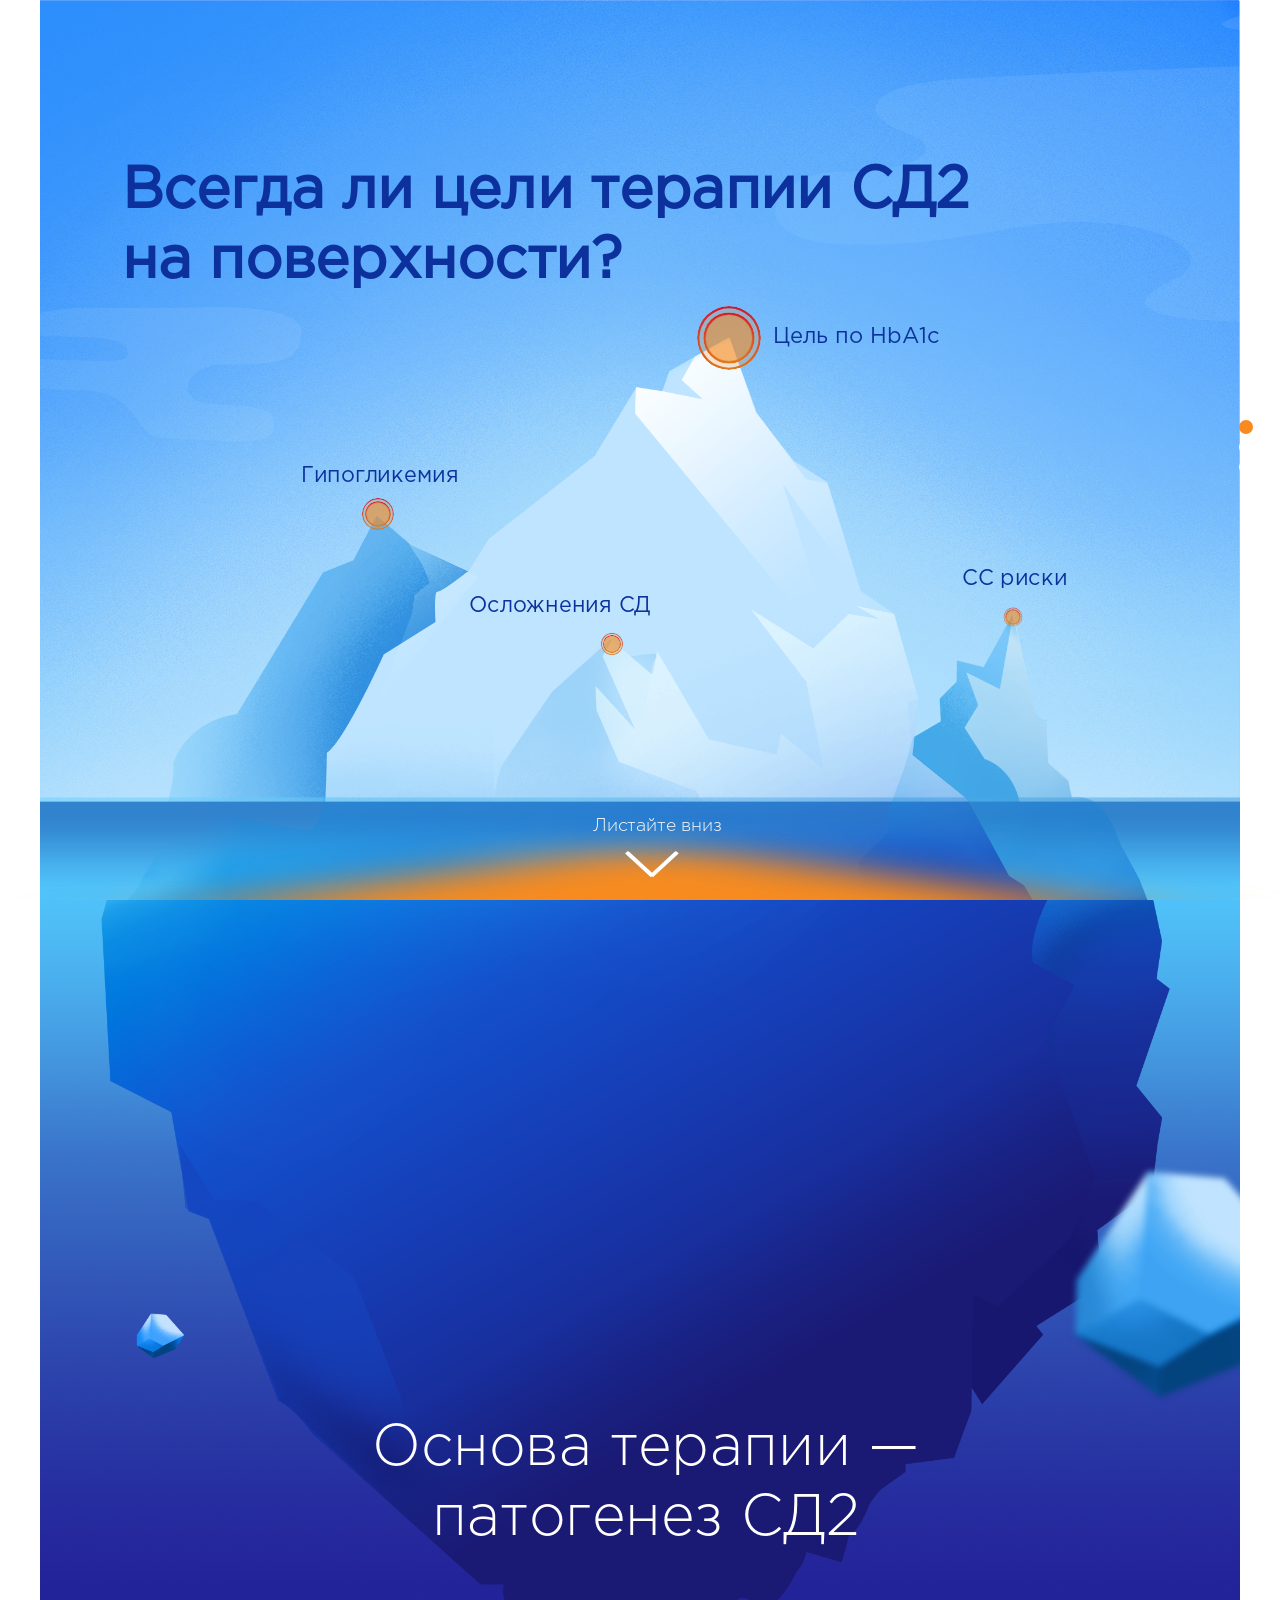
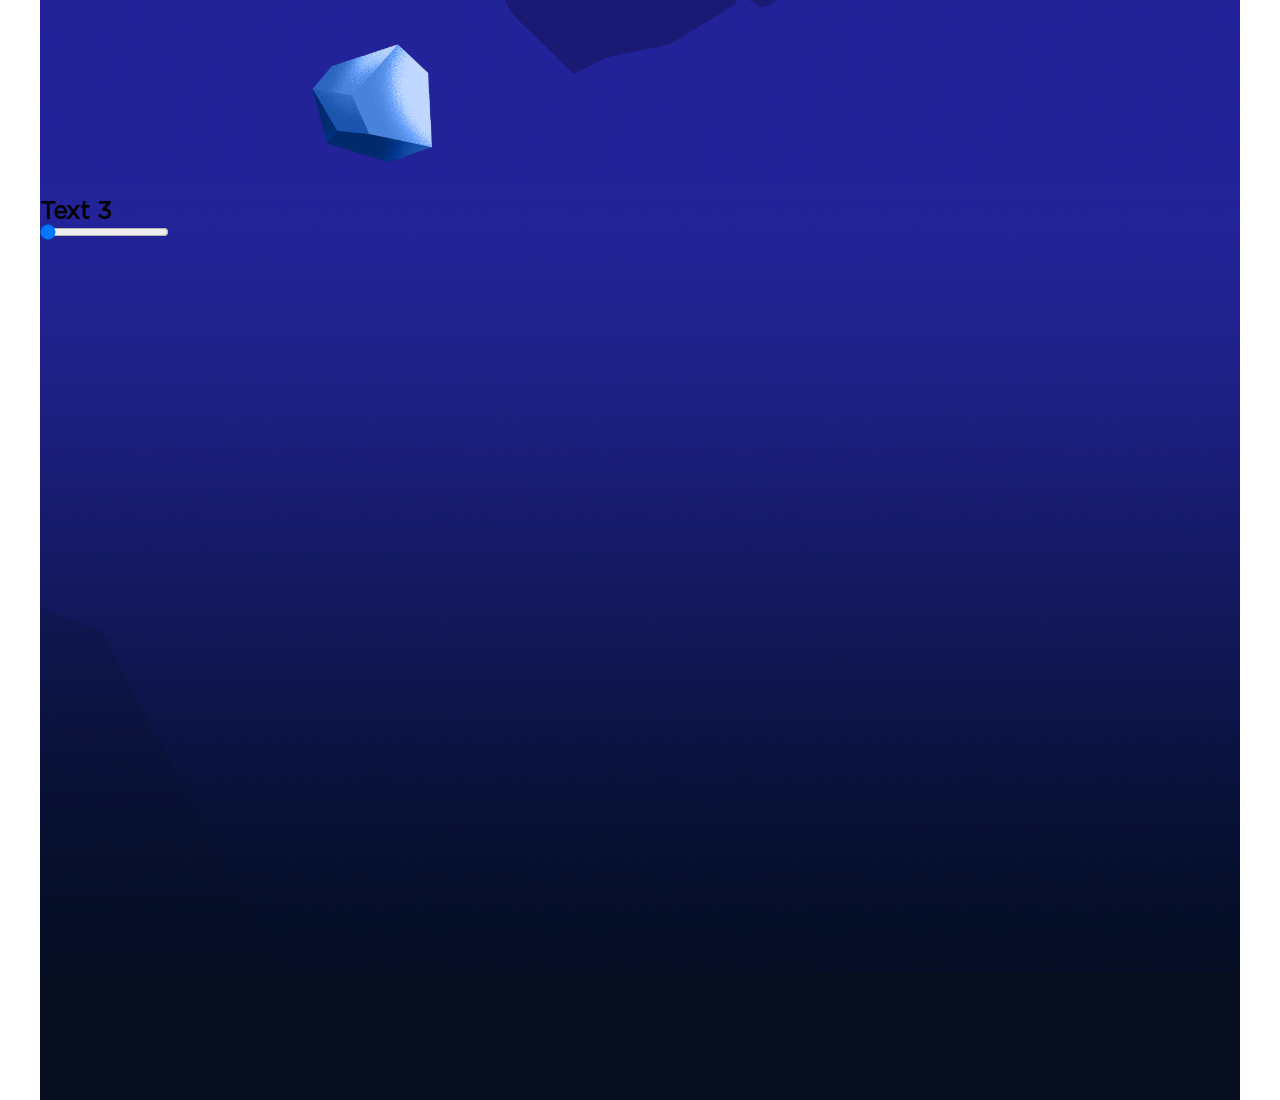
==== index.html @ d6ebf19e "Inital commit" ====
<html>
    <head>
        <meta charset="UTF-8">
        <meta name="viewport" content="width=device-width, initial-scale=1, maximum-scale=1, user-scalable=no">
        <title>Onpoint slides demo</title>
        <link rel="stylesheet" type="text/css" href="app/css/gotham-pro/GothamPro.css">
        <link rel="stylesheet" type="text/css" href="app/css/app.css">
        <script type="text/javascript" src="app/js/app.js"></script>
    </head>
    <body>                                         
        <div class="container">
            <section class="section-paralax">
                <img class="section-background" src="app/img/slide_1_bg.png">
                <div class="section-paralax-front">
                    <div class="section-paralax-inner">
                        <h1 class="h1-slide-1">Всегда ли цели терапии СД2<br>на поверхности?</h1>
                        <div id="point-item-outer-1" class="point-item-outer point-item-outer-left-text">
                            <div class="point-item-inner">
                                <div class="point-item-circle">
                                    <div class="point-item-circle-inner"></div>
                                    <div class="point-item-circle-inner point-item-circle-inner-delay-1"></div>
                                    <div class="point-item-circle-inner point-item-circle-inner-delay-2"></div>
                                </div>
                                <span>Цель по HbA1c</span>
                            </div>
                        </div>
                        <div id="point-item-outer-2" class="point-item-outer point-item-outer-center-text">
                            <div class="point-item-inner">
                                <div class="point-item-circle">
                                    <div class="point-item-circle-inner"></div>
                                    <div class="point-item-circle-inner point-item-circle-inner-delay-1"></div>
                                    <div class="point-item-circle-inner point-item-circle-inner-delay-2"></div>
                                </div>
                                <span>Гипогликемия</span>
                            </div>
                        </div>
                        <div id="point-item-outer-3" class="point-item-outer point-item-outer-center-text">
                            <div class="point-item-inner">
                                <div class="point-item-circle">
                                    <div class="point-item-circle-inner"></div>
                                    <div class="point-item-circle-inner point-item-circle-inner-delay-1"></div>
                                    <div class="point-item-circle-inner point-item-circle-inner-delay-2"></div>
                                </div>
                                <span>Осложнения СД</span>
                            </div>
                        </div>
                        <div id="point-item-outer-4" class="point-item-outer point-item-outer-center-text">
                            <div class="point-item-inner">
                                <div class="point-item-circle">
                                    <div class="point-item-circle-inner"></div>
                                    <div class="point-item-circle-inner point-item-circle-inner-delay-1"></div>
                                    <div class="point-item-circle-inner point-item-circle-inner-delay-2"></div>
                                </div>
                                <span>СС риски</span>
                            </div>
                        </div>
                    </div>
                </div>
            </section>
            <section>
                <img class="section-background" src="app/img/slide_2_bg.png">
                <div class="section-paralax-front">
                    <div class="section-paralax-inner">
                        <img class="section-background" src="app/img/slide_2_ice.png">
                        <h1 class="h1-slide-2">Основа терапии — <br>патогенез СД2</h1>
                    </div>
                </div>
            </section>
            <section>
                <img class="section-background" src="app/img/slide_3_bg.png">
                <h1>Text 3</h1>
                <!-- Заменить input на div с плюшками ручного ввода -->
                <input type="range" min="50" max="10000" step="50" value="30" class="b-balance-tariff-custom-slider" id="b-balance-tariff-custom-slider" style="background-size: 44.8744% 100%;">
            </section>
        </div>
        <div id="notifier-scroll-down">
            <span>Листайте вниз</span>
            <div class="notifier-scroll-down-arrow"></div>
            <div class="notifier-scroll-down-gradient">
                <div class="notifier-scroll-down-gradient-inner"></div>
            </div>
        </div>
        <ul class="paging">
        </div>
    </body>
</html>
---- app/css/gotham-pro/GothamPro.css ----
/* #### Generated By: http://www.cufonfonts.com #### */

@font-face {
font-family: 'Gotham Pro';
font-style: normal;
font-weight: normal;
src: local('Gotham Pro'), url('GothaProReg.woff') format('woff');
}


@font-face {
font-family: 'Gotham Pro Black';
font-style: normal;
font-weight: normal;
src: local('Gotham Pro Black'), url('GothaProBla.woff') format('woff');
}


@font-face {
font-family: 'Gotham Pro Light';
font-style: normal;
font-weight: normal;
src: local('Gotham Pro Light'), url('GothaProLig.woff') format('woff');
}


@font-face {
font-family: 'Gotham Pro Medium';
font-style: normal;
font-weight: normal;
src: local('Gotham Pro Medium'), url('GothaProMed.woff') format('woff');
}


@font-face {
font-family: 'Gotham Pro Light Italic';
font-style: normal;
font-weight: normal;
src: local('Gotham Pro Light Italic'), url('GothaProLigIta.woff') format('woff');
}


@font-face {
font-family: 'Gotham Pro Bold';
font-style: normal;
font-weight: normal;
src: local('Gotham Pro Bold'), url('GothaProBol.woff') format('woff');
}


@font-face {
font-family: 'GothamPro-MediumItalic';
font-style: normal;
font-weight: normal;
src: local('GothamPro-MediumItalic'), url('GothamProMediumItalic.woff') format('woff');
}
---- app/css/app.css ----
* {
    padding: 0;
    margin: 0;
    font-family: "Gotham Pro";
}

.invisible {
    display: none;
}

h1.h1-slide-1 {
    font-size: 6.51vh;
    color: rgb(13, 49, 156);
    line-height: 1.2;
    text-align: left;
    margin-top: 17.32vh;
    margin-left: 9.11vh;
    transform-origin: top left;
    transform: scaleX(0.98);
}

h1.h1-slide-2 {
    font-size: 6.51vh;
    font-family: 'Gotham Pro Light';
    font-weight: normal;
    color: #fff;
    line-height: 1.2;
    text-align: center;
    margin-top: 32vh;;
    transform-origin: top left;
    transform: translateX(2vh) scaleX(0.98);
}

body {
    overflow: hidden;
    width: 100vw;
    height: 100vh;
}

.container {
    display: flex;
    align-items: center;
    flex-direction: column;
    overflow: hidden;
    --total: 1;
    width: 100%;
    height: calc(var(--total)*100vh);
    transform: translateY(calc(var(--offset, 0px) + var(--index, 0)*-100vh));
}

section,
subsection {
    position: relative;
    width: 133.33vh;
    margin: 0 auto;
    height: 100vh;
    user-select: none;
    pointer-events: none;
    overflow: hidden;
}

.section-paralax-front {
    position: absolute;
    width: 100%;
    height: 100%;
    overflow: hidden;
    transform: translateY(calc((var(--offset, 0px) + var(--index, 0)*-100vh + var(--s-index,0)*100vh)*0.25));
}

.animating .section-paralax-front {
    transition: transform 0.35s ease-out;
}

.section-paralax-inner {
    position: relative;
    width: 100%;
    height: 100%;
    overflow: hidden;
}

.animating {
    transition: transform 0.35s ease-out;
}

ul.paging {
    position: fixed;
    width: 14px;
    right: 27px;
    top: 50%;
    color: transparent;
    font-size: 0px;
    list-style-type: none;
    transform: translateY(-50%) translateY(-3px);
}

ul.paging > li {
    display: block;
    margin: 6px 0;
    width: 14px;
    height: 14px;
    border-radius: 50%;
    transition: background-color 0.35s ease-in-out;
}

.page-indicator {
    background-color: #fff;
}

.page-indicator-active {
    background-color: #f78b1f;
}

.section-background {
    position: absolute;
    left: 0;
    top: calc(var(--offset, 0px) * 1);
    top: 0;
    z-index: -1;
    width: 100%;
    height: 100%;
}

.point-item-outer {
    display: block;
    position: absolute;
    height: 7.1vh;
}

.point-item-inner {
    position: relative;
}

.point-item-inner span {
    color: #0d319c;
}

.point-item-outer-left-text span {
    position: static;
    font-size: 2.45vh;
    margin: 2.3vh 1.3vh;
    display: inline-block;
    transform-origin: top left;
    transform: scaleX(1.0);
}

.point-item-outer-center-text span {
    position: absolute;
    font-size: 2.45vh;
    left: 50%;
    transform-origin: top left;
    white-space: nowrap;
    transform: scaleX(0.98) translateX(-50%) translateX(0.2vh) translateY(-1.8vh);
}

.point-item-circle {
    position: relative;
    float: left;
    width: 7.1vh;
    height: 7.1vh;
    background-color: rgba(247,139,31,0.22);
    border-radius: 50%;
    overflow: hidden;
}

.point-item-circle::before,
.point-item-circle-inner::before {
    content: '';
    display: block;
    position: absolute;
    width: 100%;
    height: 100%;
    background: linear-gradient(to bottom, #cf1437, #de791b);
    -webkit-mask: url(../img/circle.svg);
    mask: url(../img/circle.svg);
    -webkit-mask-type: alpha;
    mask-type: alpha;
    -webkit-mask-size: cover;
    mask-size: cover;
    transform-origin: center center;
    border-radius: 50%;
}

.point-item-circle-inner {
    position: absolute;
    top: 0;
    width: 100%;
    height: 100%;
    background-color: rgba(247,139,31,0.22);
    border-radius: 50%;
    transform-origin: center center;
    transform: scale(0.8, 0.8);
    animation-name: point-item-circle-inner-anim;
    animation-duration: 2.0s;
    animation-timing-function: linear;
    animation-iteration-count: infinite;
    overflow: hidden;
}

.point-item-circle-inner-delay-1 {
    animation-delay: 0.66s;
}

.point-item-circle-inner-delay-2 {
    animation-delay: 1.33s;
}

@keyframes point-item-circle-inner-anim {
    0% {
        transform: scale(0.0, 0.0);
        background-color: rgba(226,122,28,0.8);
        box-shadow: inset 0 0 1vh 2vh #cf1437;
    }

    50% {
        transform: scale(0.4, 0.4);
        background-color: rgba(235,112,38,0.49);
        box-shadow: inset 0 0 1vh 2vh transparent;
    }
    75% {
        transform: scale(0.8, 0.8)
    }
    100% {
        background-color: transparent;
        transform: scale(1.1, 1.0);
    }
}

#point-item-outer-1 {
    top: 34vh;
    left: 73vh;
}

#point-item-outer-2 {
    top: 53.5vh;
    left: 34vh;
}

#point-item-outer-2 .point-item-circle {
    transform: scale(0.5, 0.5);
}

#point-item-outer-3 {
    top: 68vh;
    left: 60vh;
}

#point-item-outer-3 span {
    margin-left: -6vh;
}

#point-item-outer-3 .point-item-circle {
    transform: scale(0.35, 0.35);
}

#point-item-outer-4 {
    top: 65vh;
    left: 104.6vh;
}

#point-item-outer-4 .point-item-circle {
    transform: scale(0.3, 0.3);
}

#notifier-scroll-down {
    position: fixed;
    bottom: 0;
    left: 0;
    right: 0;
    height: 10vh;
    text-align: center;
    overflow: hidden;
    transition: opacity 0.35s ease-in-out;
}

#notifier-scroll-down span {
    display: inline-block;
    margin-top: 0.85vh;
    font-family: "Gotham Pro Light";
    transform-origin: top left;
    transform: translateX(2vh) scale(0.98,0.98);
    color: #fff;
    font-size: 2vh;
}

.notifier-scroll-down-arrow {
    display: block;
    position: relative;
    width: 3.9vh;
    height: 3.9vh;
    margin: auto;
    transform: translateX(2vh);
    z-index: 1;
}

.notifier-scroll-down-arrow::before,
.notifier-scroll-down-arrow::after {
    content: '';
    display: block;
    position: absolute;
    width: 100%;
    height: 10%;
    background-color: #fff;
    transform: translate(-2vh, 3vh) rotateZ(42.5deg);
    border-radius: 0.195vh 0.195vh 0 0;
}

.notifier-scroll-down-arrow::after {
    transform: translate(0.75vh, 3vh) rotateZ(-42.5deg);
}

.notifier-scroll-down-gradient {
    display: block;
    position: relative;
    width: 90vh;
    height: 90vh;
    margin: auto;
    transform: translateX(2vh) translateY(4vh) translateY(-50%) scale(0.8, 0.11);
}

.notifier-scroll-down-gradient-inner {
    display: block;
    position: relative;
    width: 100%;
    height: 100%;
    transform: rotateZ(45deg);
    background-color: #f78b1f;
    filter: blur(12vh);
}

/*
@media (orientation: portrait) {
    .container {
        height: calc(var(--total)*75vw);
        transform: translateY(calc(var(--offset, 0px) + var(--index, 0)*-75vw));
    }

    section,
    subsection {
        width: 100%;
        height: 75vw;
    }

    h1.h1-first-slide {
        font-size: 4.883vw;
        margin-top: 13.1vw;
        margin-left: 6.8325vw;
        transform: scaleX(0.98);
    }
}
*/
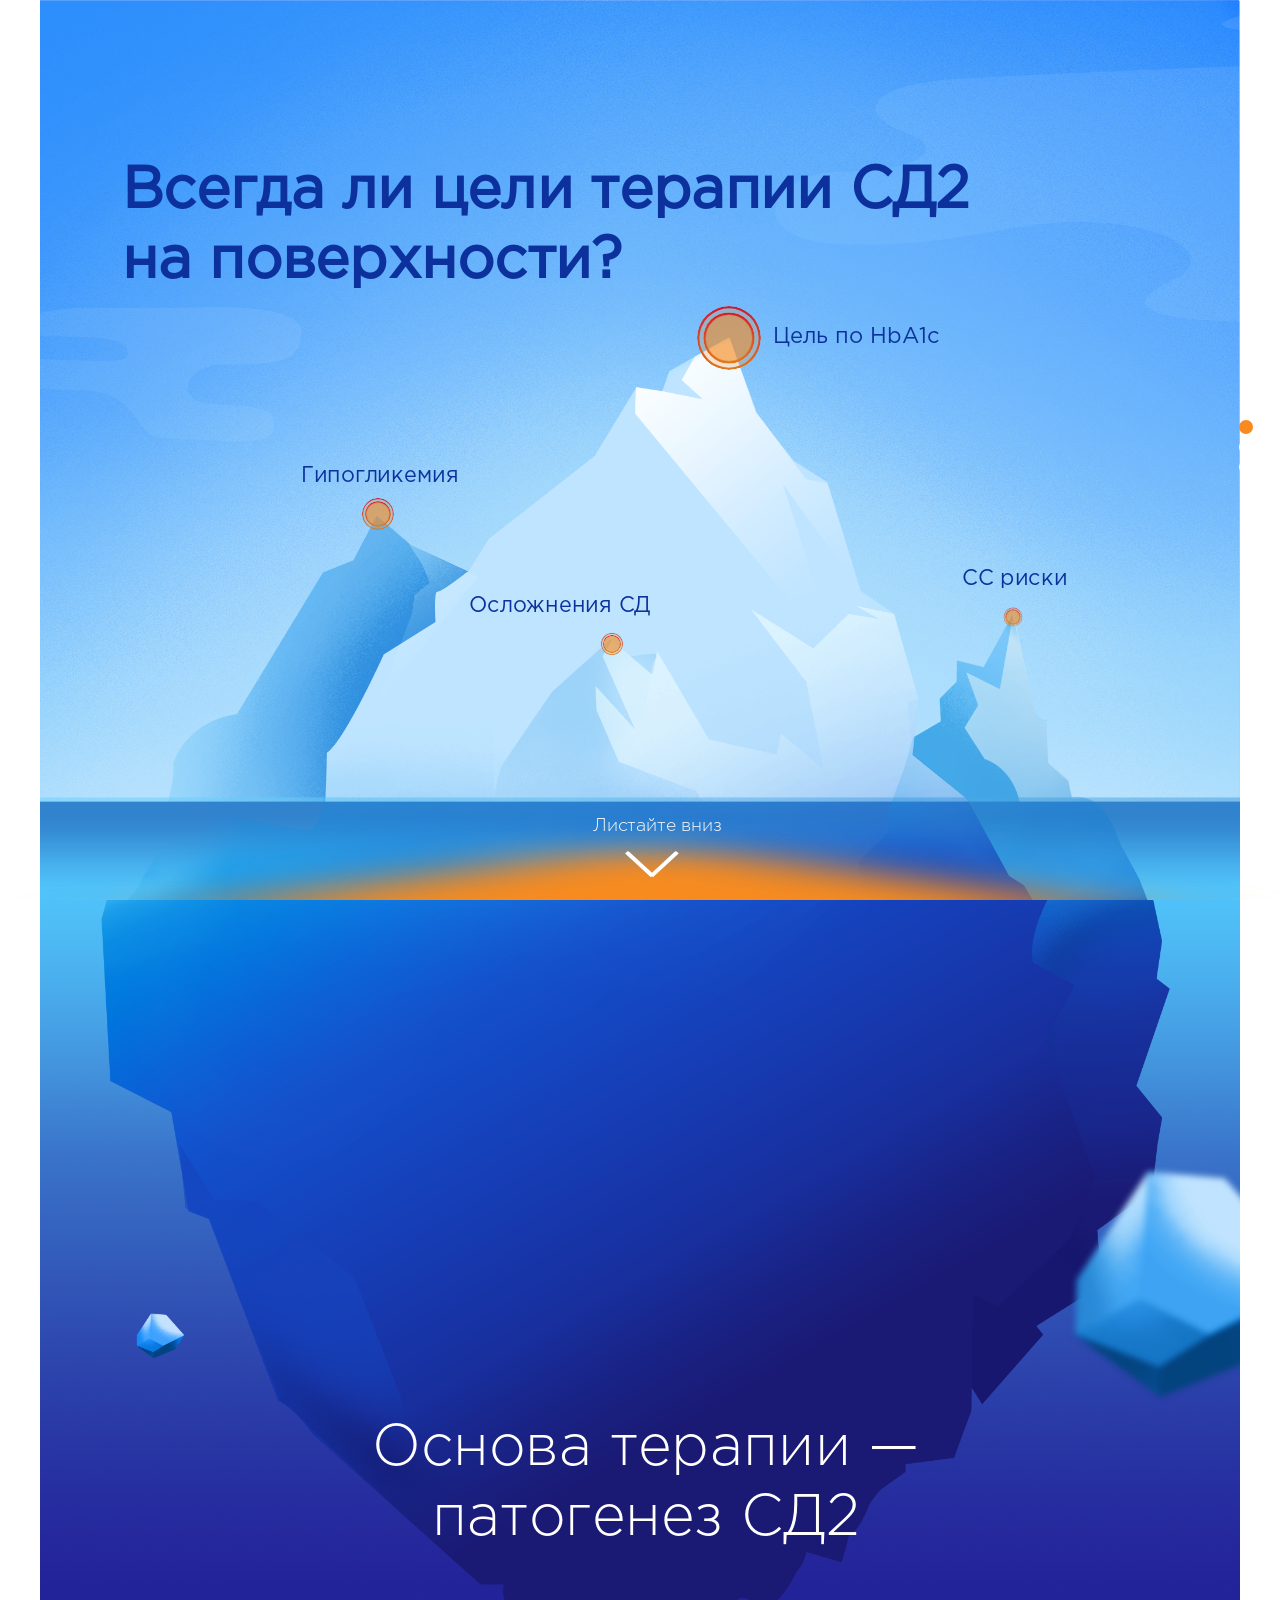
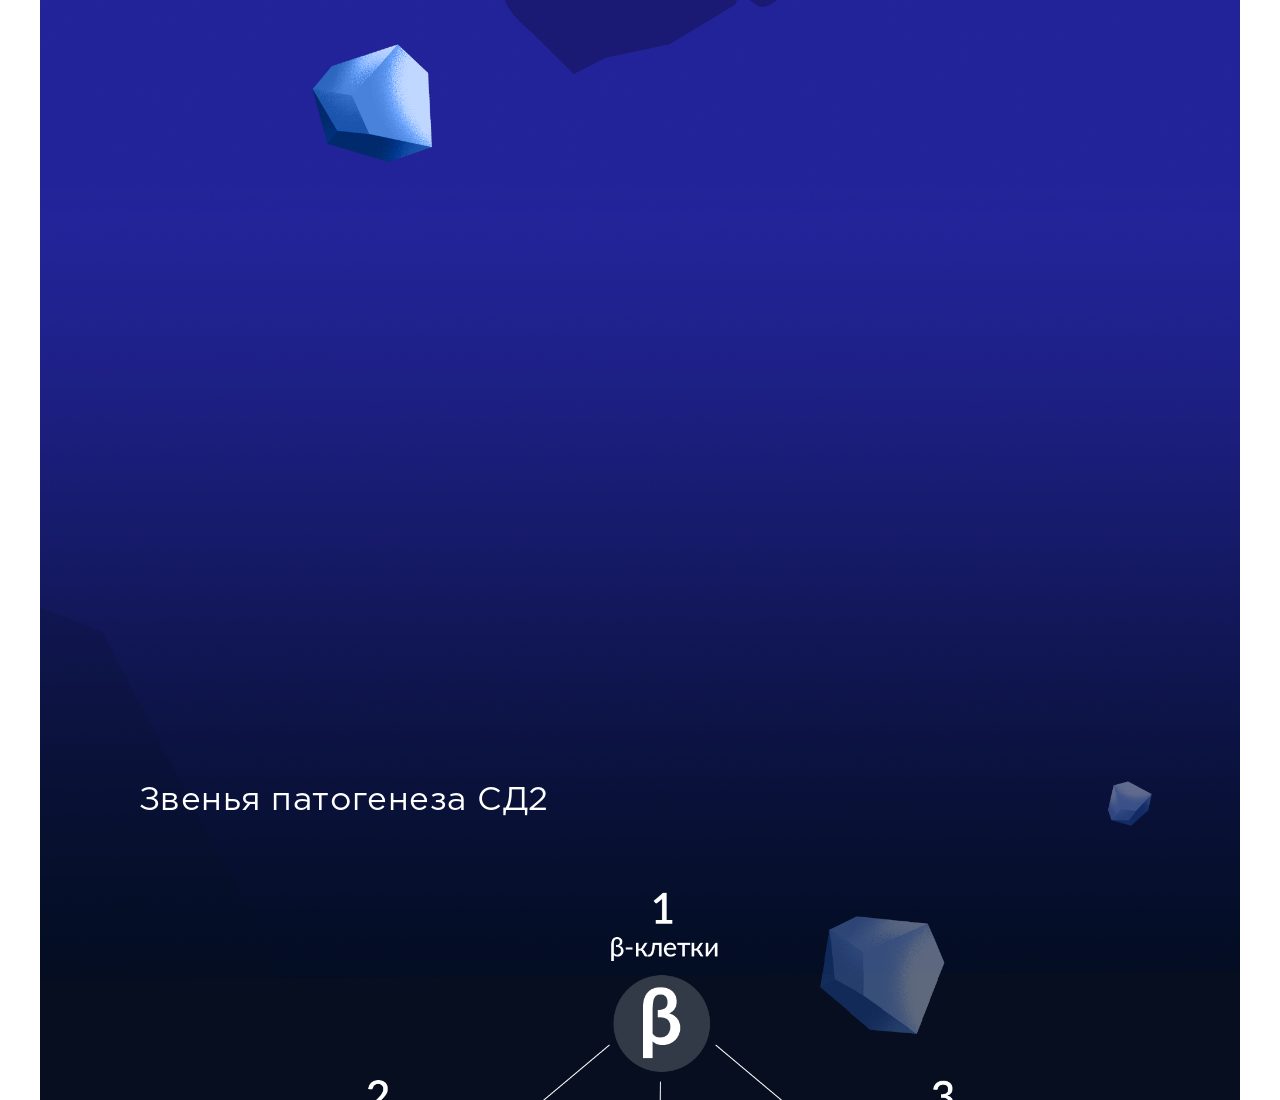
==== commit 90d473d4: "Final commit? Everything seems to be working as expected." ====
--- a/index.html
+++ b/index.html
@@ -9,7 +9,7 @@
     </head>
     <body>                                         
         <div class="container">
-            <section class="section-paralax">
+            <section>
                 <img class="section-background" src="app/img/slide_1_bg.png">
                 <div class="section-paralax-front">
                     <div class="section-paralax-inner">
@@ -68,9 +68,38 @@
             </section>
             <section>
                 <img class="section-background" src="app/img/slide_3_bg.png">
-                <h1>Text 3</h1>
-                <!-- Заменить input на div с плюшками ручного ввода -->
-                <input type="range" min="50" max="10000" step="50" value="30" class="b-balance-tariff-custom-slider" id="b-balance-tariff-custom-slider" style="background-size: 44.8744% 100%;">
+                <div class="section-paralax-front">
+                    <div class="section-paralax-inner">
+                        <div id="slide-3-pages" class="section-pages">
+                            <div class="section-page">
+                                <h1 class="h1-slide-3">Звенья патогенеза СД2</h1>
+                                <img class="section-background" src="app/img/slide_3_page_1_dia.png">
+                                <img class="section-background" src="app/img/slide_3_page_1_ice.png">
+                            </div>
+                            <div class="section-page">
+                                <h1 class="h1-slide-3">Смертельный октет</h1>
+                                <img class="section-background" src="app/img/slide_3_page_2_dia.png">
+                                <img class="section-background" src="app/img/slide_3_page_2_ice.png">
+                            </div>
+                            <div class="section-page">
+                                <h1 class="h1-slide-3">Звенья патогенеза СД2</h1>
+                                <img class="section-background" src="app/img/slide_3_page_3_dia.png">
+                                <img class="section-background" src="app/img/slide_3_page_3_ice.png">
+                            </div>
+                        </div>
+                        <div class="custom-input custom-input-range" pages-id="slide-3-pages">
+                            <div class="custom-input-range-ranger">
+                                <div class="custom-input-range-ranger-progress"></div>
+                                <div class="custom-input-range-ranger-thumb"></div>
+                            </div>
+                            <ul class="custom-input-range-labels">
+                                <li>1988</li>
+                                <li>2009</li>
+                                <li>2016</li>
+                            </ul>
+                        </div>
+                    </div>
+                </div>
             </section>
         </div>
         <div id="notifier-scroll-down">
--- a/app/css/app.css
+++ b/app/css/app.css
@@ -26,9 +26,22 @@
     color: #fff;
     line-height: 1.2;
     text-align: center;
-    margin-top: 32vh;;
+    margin-top: 32vh;
     transform-origin: top left;
     transform: translateX(2vh) scaleX(0.98);
+}
+
+h1.h1-slide-3 {
+    font-size: 3.7vh;
+    font-family: 'Gotham Pro';
+    font-weight: normal;
+    color: #fff;
+    line-height: 1.2;
+    text-align: left;
+    margin-top: 14.55vh;
+    margin-left: 11vh;
+    transform-origin: top left;
+    letter-spacing: 0.05vh;
 }
 
 body {
@@ -55,7 +68,6 @@
     margin: 0 auto;
     height: 100vh;
     user-select: none;
-    pointer-events: none;
     overflow: hidden;
 }
 
@@ -269,7 +281,7 @@
     height: 10vh;
     text-align: center;
     overflow: hidden;
-    transition: opacity 0.35s ease-in-out;
+    transition: opacity 0.35s ease-in-out, bottom 0.35s ease-in-out;
 }
 
 #notifier-scroll-down span {
@@ -327,6 +339,99 @@
     filter: blur(12vh);
 }
 
+.section-pages {
+    position: absolute;
+    display: flex;
+    width: calc(var(--total-pages)*100%);
+    height: 100%;
+    align-items: center;
+    flex-direction: row;
+    transition: transform 0.35s ease-out;
+    transform: translateX(calc(var(--current, 0)*-100%/var(--total-pages)));
+}
+
+.section-page {
+    position: relative;
+    display: block;
+    width: 100%;
+    height: 100%;
+}
+
+.custom-input-range {
+    display: block;
+    position: absolute;
+    width: 90vh;
+    height: 12vh;
+    bottom: 3vh;
+    margin: auto;
+    left: 0;
+    right: 0;
+}
+
+.custom-input-range-ranger {
+    width: auto;
+    max-width: 100%;
+    margin: 3.7vh 5vh;
+    height: 1.6vh;
+    background-color: rgba(209,234,255,0.3);
+}
+
+.custom-input-range-ranger-progress {
+    height: 100%;
+    width: 0%;
+    background-color: #d1eaff;
+}
+
+.custom-input-range-ranger-thumb {
+    position: relative;
+    width: 6vh;
+    height: 7.5vh;
+    margin: -4.5vh -3vh;
+    left: 0%;
+    background: url(../img/thumb.png);
+    background-size: cover;
+    background-position: center center;
+    background-repeat: no-repeat;
+}
+
+.animating .custom-input-range-ranger-progress,
+.animating .custom-input-range-ranger-thumb {
+    transition: all 0.35s ease-out;
+}
+
+ul.custom-input-range-labels {
+    display: flex;
+    align-items: center;
+    flex-direction: row;
+    width: 100%;
+    height: 4vh;
+    list-style-type: none;
+    color: #fff;
+    font-size: 2.6vh;
+}
+
+ul.custom-input-range-labels > li {
+    display: block;
+    margin: 6px 0;
+    width: 100%;
+    height: 14px;
+    border-radius: 50%;
+    transition: background-color 0.35s ease-in-out;
+    text-align: center;
+    font-family: "Gotham Pro Light";
+    font-weight: 300;
+}
+
+ul.custom-input-range-labels > li:first-child {
+    text-align: left;
+    padding-left: 3vh;
+}
+
+ul.custom-input-range-labels > li:last-child {
+    text-align: right;
+    padding-right: 3vh;
+}
+
 /*
 @media (orientation: portrait) {
     .container {
